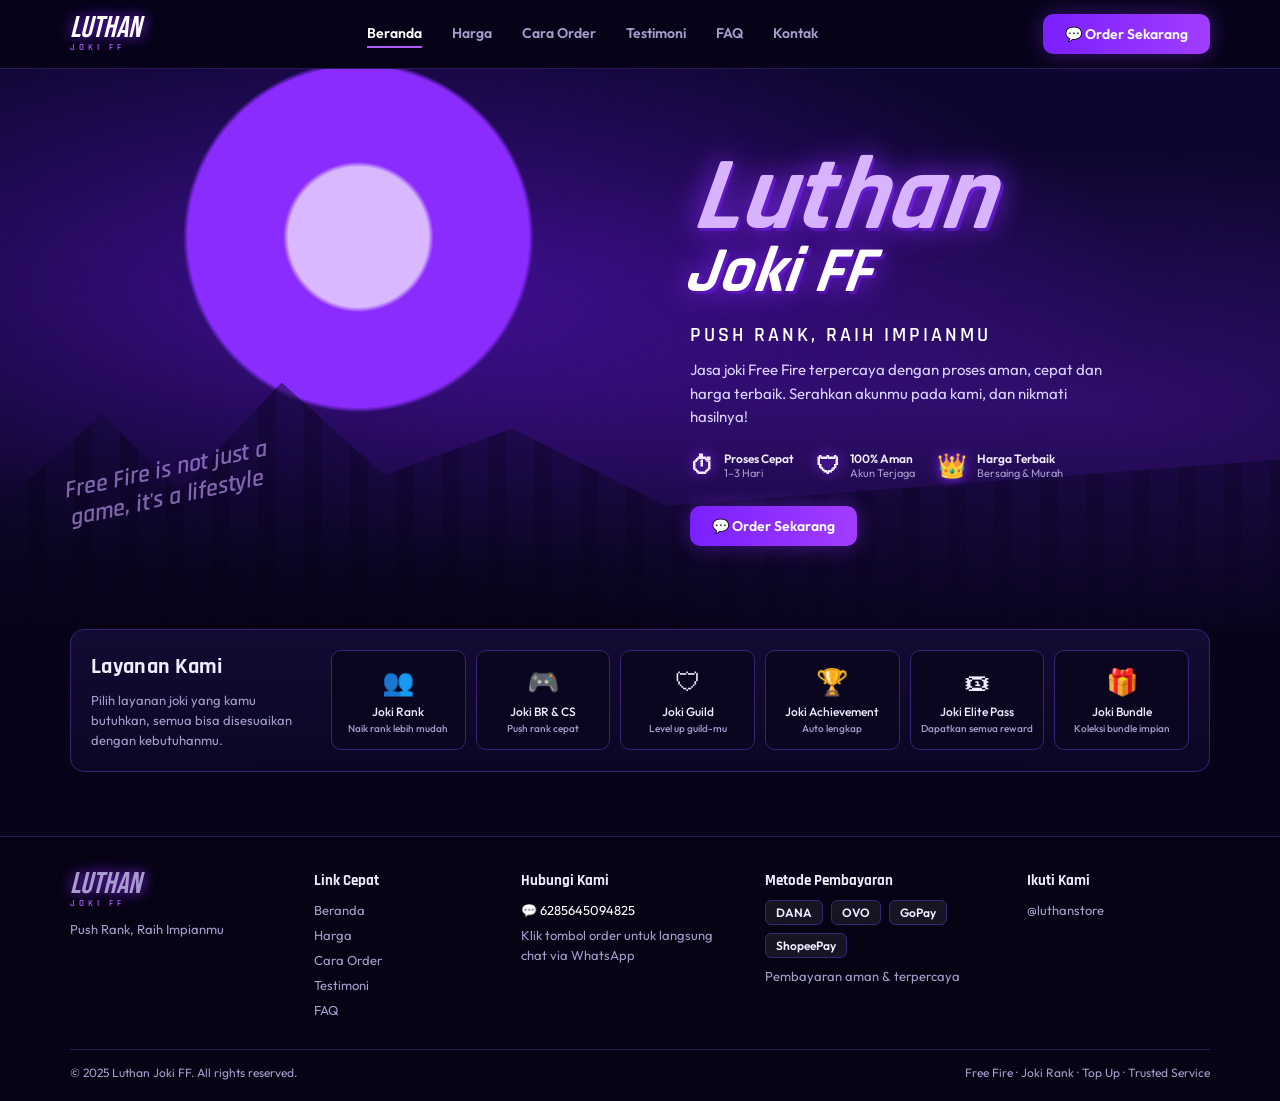
==== index.html @ 0e071584 "Update title in index.html for branding change" ====
<!DOCTYPE html>
<html lang="id">
<head>
<meta charset="UTF-8">
<meta name="viewport" content="width=device-width, initial-scale=1">
<title>LuthanStore Joki FF – Push Rank, Raih Impianmu</title>
<meta name="description" content="Jasa joki Free Fire terpercaya. Proses aman, cepat, harga terbaik.">
<link rel="preconnect" href="https://fonts.googleapis.com">
<link href="https://fonts.googleapis.com/css2?family=Rajdhani:wght@500;600;700&family=Outfit:wght@400;500;600&family=Bebas+Neue&display=swap" rel="stylesheet">
<link rel="stylesheet" href="style.css">
</head>
<body>
<header><div class="wrap"><nav>
 <a href="#beranda" class="logo">Luthan<small>JOKI FF</small></a>
 <div class="links" id="links">
  <a href="#beranda" class="on">Beranda</a><a href="#harga">Harga</a><a href="#order">Cara Order</a><a href="#testimoni">Testimoni</a><a href="#faq">FAQ</a><a href="#kontak">Kontak</a>
 </div>
 <a class="btn nav-cta wa" href="#">💬 Order Sekarang</a>
 <button class="burger" id="burger" aria-label="Buka menu">☰</button>
</nav></div></header>

<main>
<div class="page active" id="page-beranda">
<div class="hero">
 <div class="tag">Free Fire is not just a game, it's a lifestyle</div>
 <div class="wrap"><div class="hbox">
  <h1>Luthan<span>Joki FF</span></h1>
  <h2>PUSH RANK, RAIH IMPIANMU</h2>
  <p>Jasa joki Free Fire terpercaya dengan proses aman, cepat dan harga terbaik. Serahkan akunmu pada kami, dan nikmati hasilnya!</p>
  <div class="feat">
   <div><i>⏱</i><span>Proses Cepat<small>1–3 Hari</small></span></div>
   <div><i>🛡</i><span>100% Aman<small>Akun Terjaga</small></span></div>
   <div><i>👑</i><span>Harga Terbaik<small>Bersaing &amp; Murah</small></span></div>
  </div>
  <a class="btn wa" href="#">💬 Order Sekarang</a>
 </div></div>
</div>

<section style="padding-top:0"><div class="wrap">
 <div class="panel svc">
  <div><h3>Layanan Kami</h3><p>Pilih layanan joki yang kamu butuhkan, semua bisa disesuaikan dengan kebutuhanmu.</p></div>
  <div class="sg">
   <div><i>👥</i>Joki Rank<small>Naik rank lebih mudah</small></div>
   <div><i>🎮</i>Joki BR &amp; CS<small>Push rank cepat</small></div>
   <div><i>🛡</i>Joki Guild<small>Level up guild-mu</small></div>
   <div><i>🏆</i>Joki Achievement<small>Auto lengkap</small></div>
   <div><i>🎟</i>Joki Elite Pass<small>Dapatkan semua reward</small></div>
   <div><i>🎁</i>Joki Bundle<small>Koleksi bundle impian</small></div>
  </div>
 </div>
</div></section>

</div>

<div class="page" id="page-harga">
<section><div class="wrap">
 <h2 class="ttl">Daftar Harga Joki Free Fire</h2>
 <p class="sub">Harga bisa berubah sewaktu-waktu. Untuk pemesanan dan info lebih lanjut, langsung hubungi admin.</p>
 <div class="price" id="priceGrid"></div>
</div></section>

</div>

<div class="page" id="page-order">
<section><div class="wrap">
 <h2 class="ttl">Cara Order</h2><p class="sub">Empat langkah mudah, semuanya lewat WhatsApp.</p>
 <ol class="steps">
  <li>Pilih paket di halaman Harga, lalu klik "Order via WhatsApp".</li>
  <li>Kirim data akun yang diminta admin lewat chat.</li>
  <li>Lakukan pembayaran lewat DANA, OVO, GoPay, atau ShopeePay.</li>
  <li>Joki dikerjakan dan kamu menerima kabar progresnya sampai selesai.</li>
 </ol>
</div></section>
<section style="padding-top:0"><div class="wrap"><div class="row">
 <div class="panel card why" style="grid-column:1/-1;grid-template-columns:1.1fr 1fr">
  <div><h3>Kenapa Pilih Luthan Joki FF?</h3><p>Kami bukan sekadar jasa joki biasa. Kami hadir untuk membantu kamu mencapai rank impian dengan cara yang aman, cepat, dan terpercaya.</p><a class="btn wa" href="#" style="padding:8px 20px">Tentang Kami</a></div>
  <div class="stats">
   <div><i>👥</i><span><b>100+</b><small>Akun Selesai</small></span></div>
   <div><i>🛡</i><span><b>98%</b><small>Pelanggan Puas</small></span></div>
   <div><i>🕒</i><span><b>24/7</b><small>Fast Respon</small></span></div>
  </div>
 </div>
</div></div></section>

</div>

<div class="page" id="page-testimoni">
<section><div class="wrap"><div class="row" style="grid-template-columns:1.3fr 1fr">
 <div class="panel card">
  <div class="sl"><h3 style="margin:0">Testimoni Pelanggan</h3><div><button id="prev" aria-label="Sebelumnya">‹</button><button id="next" aria-label="Berikutnya">›</button></div></div>
  <div class="tm" id="tm"></div>
  <div class="dots" id="dots"></div>
 </div>
 <div class="panel card sec">
  <i>🛡</i>
  <div><h3>Keamanan Akun Kamu</h3><p>Kami sangat mengutamakan keamanan akunmu. Setiap akun akan dijaga dengan sistem yang aman dan tidak akan kami salahgunakan.</p>
  <ul class="ck" style="font-size:13px;gap:6px"><li>Tidak menggunakan cheat</li><li>Tidak mengubah data akun</li><li>Private &amp; aman 100%</li><li>Bisa ganti password setelah selesai</li></ul></div>
 </div>
</div></div></section>

</div>

<div class="page" id="page-faq">
<section><div class="wrap">
 <h2 class="ttl">FAQ</h2><p class="sub">Pertanyaan yang paling sering ditanyakan.</p>
 <details><summary>Bagaimana cara order?</summary><p>Klik tombol "Order via WhatsApp", pilih paket, kirim data akun lewat chat, lalu lakukan pembayaran. Joki langsung kami proses.</p></details>
 <details><summary>Apakah akun saya aman?</summary><p>Aman. Kami tidak memakai cheat dan tidak mengubah data akun. Kamu juga bisa ganti password setelah pesanan selesai.</p></details>
 <details><summary>Berapa lama prosesnya?</summary><p>Tergantung paket, mulai dari 1–2 hari sampai 2–4 hari. Estimasi tertera di tiap kartu harga.</p></details>
 <details><summary>Metode pembayaran apa yang tersedia?</summary><p>DANA, OVO, GoPay, dan ShopeePay.</p></details>
</div></section>
</div>

<div class="page" id="page-kontak">
<section><div class="wrap">
 <h2 class="ttl">Kontak</h2><p class="sub">Admin fast respon, siap membantu 24/7.</p>
 <div class="row" style="grid-template-columns:1fr 1fr">
  <div class="panel card"><h3>Hubungi Kami</h3><p>Klik tombol di bawah untuk chat langsung via WhatsApp.</p><a class="btn wa" href="#">💬 6285645094825</a></div>
  <div class="panel card"><h3>Metode Pembayaran</h3><div class="pay"><span>DANA</span><span>OVO</span><span>GoPay</span><span>ShopeePay</span></div><p style="margin-top:14px">Instagram: <a href="https://instagram.com/luthanstore" target="_blank" rel="noopener" style="color:var(--p2)">@luthanstore</a></p></div>
 </div>
</div></section>
</div>
</main>

<footer><div class="wrap">
 <div class="fg">
  <div><a href="#beranda" class="logo">Luthan<small>JOKI FF</small></a><p style="margin-top:10px">Push Rank, Raih Impianmu</p></div>
  <div><h4>Link Cepat</h4><a href="#beranda">Beranda</a><a href="#harga">Harga</a><a href="#order">Cara Order</a><a href="#testimoni">Testimoni</a><a href="#faq">FAQ</a></div>
  <div><h4>Hubungi Kami</h4><a class="wa" href="#" style="color:#fff">💬 6285645094825</a><p>Klik tombol order untuk langsung chat via WhatsApp</p></div>
  <div><h4>Metode Pembayaran</h4><div class="pay"><span>DANA</span><span>OVO</span><span>GoPay</span><span>ShopeePay</span></div><p style="margin-top:8px">Pembayaran aman &amp; terpercaya</p></div>
  <div><h4>Ikuti Kami</h4><a href="https://instagram.com/luthanstore" target="_blank" rel="noopener">@luthanstore</a></div>
 </div>
 <div class="cp"><span>© 2025 Luthan Joki FF. All rights reserved.</span><span>Free Fire · Joki Rank · Top Up · Trusted Service</span></div>
</div></footer>

<script src="data.js"></script>
<script src="main.js"></script>
</body>
</html>
---- style.css ----
:root{--bg:#07041a;--bg2:#0e0828;--card:#120a30;--line:#3a2377;--p:#8b2cff;--p2:#b25cff;--tx:#f1ecff;--mu:#a79ccc;--ok:#7c5cff}
*{box-sizing:border-box;margin:0;padding:0}
html{scroll-behavior:smooth;scroll-padding-top:80px}
body{background:var(--bg);color:var(--tx);font:400 15px/1.55 Outfit,system-ui,sans-serif;overflow-x:hidden}
a{color:inherit;text-decoration:none}
:focus-visible{outline:2px solid var(--p2);outline-offset:3px}
.wrap{max-width:1180px;margin:0 auto;padding:0 20px}
h1,h2,h3{font-family:Rajdhani,sans-serif;letter-spacing:.3px}
.logo{font-family:'Bebas Neue',sans-serif;font-size:30px;line-height:.9;font-style:italic;color:#fff;text-shadow:0 0 14px var(--p)}
.logo small{display:block;font:600 9px Rajdhani;letter-spacing:4px;color:var(--p2);text-shadow:none}
.btn{display:inline-flex;align-items:center;gap:8px;background:linear-gradient(90deg,#7a1fff,#a23dff);color:#fff;font:600 14px Outfit;padding:11px 22px;border-radius:10px;border:0;cursor:pointer;box-shadow:0 0 22px #8b2cff66;transition:transform .2s,box-shadow .2s}
.btn:hover{transform:translateY(-2px);box-shadow:0 0 34px #8b2cffaa}
.btn.o{background:transparent;border:1px solid var(--p);box-shadow:none;width:100%;justify-content:center;padding:9px}
.btn.o:hover{background:#8b2cff33}
/* nav */
header{position:sticky;top:0;z-index:50;background:#07041acc;backdrop-filter:blur(12px);border-bottom:1px solid #2a1a5a}
nav{display:flex;align-items:center;justify-content:space-between;height:68px}
.links{display:flex;gap:30px;font:600 14px Outfit}
.links a{color:var(--mu);padding:4px 0;border-bottom:2px solid transparent}
.links a:hover,.links a.on{color:#fff;border-color:var(--p2)}
.burger{display:none;background:none;border:0;color:#fff;font-size:26px;cursor:pointer}
/* hero */
.hero{position:relative;overflow:hidden;min-height:560px;display:flex;align-items:center;background:
 radial-gradient(circle at 28% 30%,#d9b8ff 0 7%,#8b2cff 7.5% 17%,transparent 17.5%),
 radial-gradient(ellipse at 30% 40%,#5a14c9aa,transparent 60%),
 radial-gradient(ellipse at 85% 60%,#7a1fff55,transparent 55%),linear-gradient(180deg,#0e0630,var(--bg))}
.hero::before{content:"";position:absolute;inset:auto 0 0 0;height:55%;background:linear-gradient(180deg,transparent,var(--bg)),repeating-linear-gradient(90deg,#1a0d45 0 28px,#0d0626 28px 46px);opacity:.55;clip-path:polygon(0 60%,8% 30%,14% 55%,22% 20%,30% 50%,40% 35%,52% 60%,100% 45%,100% 100%,0 100%)}
.tag{position:absolute;left:5%;bottom:22%;transform:rotate(-12deg);font:italic 600 24px Rajdhani;color:#c9a5ff99;max-width:260px;line-height:1.15}
.hero .wrap{position:relative;display:flex;justify-content:flex-end;width:100%}
.hbox{width:min(520px,100%);padding:50px 0}
.hbox h1{font:italic 700 clamp(60px,9vw,104px)/.88 Rajdhani;color:#d8b4ff;text-shadow:0 0 30px var(--p),3px 3px 0 #4a12a8;transform:skew(-6deg)}
.hbox h1 span{display:block;font-size:.62em;color:#fff}
.hbox h2{font:600 20px Rajdhani;letter-spacing:3px;margin:22px 0 10px;color:#fff}
.hbox p{color:#dcd2ff;max-width:420px;margin-bottom:22px}
.feat{display:flex;gap:22px;margin-bottom:26px;flex-wrap:wrap}
.feat div{display:flex;gap:10px;align-items:center;font:600 12px Outfit}
.feat i{font-style:normal;font-size:24px;filter:drop-shadow(0 0 6px var(--p))}
.feat small{display:block;color:var(--mu);font-weight:400;font-size:11px}
/* sections */
section{padding:44px 0}
.panel{background:linear-gradient(180deg,#130b33,#0b0624);border:1px solid var(--line);border-radius:14px}
.svc{display:grid;grid-template-columns:220px 1fr;gap:20px;align-items:center;padding:20px}
.svc h3{font-size:22px}.svc p{color:var(--mu);font-size:13px;margin-top:6px}
.sg{display:grid;grid-template-columns:repeat(6,1fr);gap:10px}
.sg div{border:1px solid var(--line);border-radius:10px;padding:14px 6px;text-align:center;font:500 12px Outfit;background:#0a0620;transition:border-color .2s}
.sg div:hover{border-color:var(--p2)}
.sg i{display:block;font-style:normal;font-size:26px;margin-bottom:6px}
.sg small{display:block;color:var(--mu);font-size:10px;margin-top:3px}
.ttl{font:700 30px Rajdhani;margin-bottom:6px}
.sub{color:var(--mu);font-size:13px;margin-bottom:22px}
.price{display:grid;grid-template-columns:repeat(4,1fr) 1.1fr;gap:16px;align-items:stretch}
.pc{padding:18px 14px;text-align:center;border:1px solid var(--line);border-radius:12px;background:var(--card)}
.pc h3{font-size:18px;margin-bottom:14px}
.rk{display:flex;justify-content:center;align-items:center;gap:10px;margin-bottom:14px}
.rk b{width:46px;height:50px;display:grid;place-items:center;font:700 13px Rajdhani;clip-path:polygon(50% 0,100% 25%,100% 75%,50% 100%,0 75%,0 25%)}
.rk em{color:var(--mu);font-style:normal}
.amt{font:700 26px Rajdhani;color:var(--p2);text-shadow:0 0 14px #8b2cff88}
.pc small{display:block;color:var(--mu);margin:2px 0 14px;font-size:12px}
.pick{padding:8px 4px}
.pick h3{font:italic 700 28px/1.05 Rajdhani;color:#fff;margin-bottom:16px;border-bottom:2px solid var(--p);padding-bottom:10px;transform:skew(-6deg)}
ul.ck{list-style:none;display:grid;gap:10px;font-size:14px}
ul.ck li::before{content:"✔";display:inline-grid;place-items:center;width:20px;height:20px;border-radius:50%;background:var(--ok);font-size:11px;margin-right:10px}
.row{display:grid;grid-template-columns:1fr 1.2fr 1fr;gap:16px}
.card{padding:22px}
.card h3{font-size:21px;margin-bottom:10px}
.card>p{color:#cfc5f5;font-size:13px;margin-bottom:14px}
.stats{display:grid;gap:16px;margin-top:6px}
.stats div{display:flex;gap:12px;align-items:center}
.stats b{font:700 22px Rajdhani;display:block;line-height:1}
.stats small{color:var(--mu);font-size:11px}
.stats i{font-style:normal;font-size:28px}
.why{display:grid;grid-template-columns:1.2fr 1fr;gap:12px}
.sl{display:flex;justify-content:space-between;align-items:center;margin-bottom:12px}
.sl button{background:none;border:1px solid var(--line);color:#fff;width:30px;height:30px;border-radius:50%;cursor:pointer;margin-left:6px}
.sl button:hover{border-color:var(--p2)}
.tm{display:grid;grid-template-columns:1fr 1fr;gap:12px}
.t{border:1px solid var(--line);border-radius:10px;padding:14px;background:#0a0620;font-size:12.5px}
.t .u{display:flex;gap:10px;align-items:center;margin-bottom:8px}
.av{width:34px;height:34px;border-radius:50%;background:linear-gradient(135deg,#8b2cff,#e0b3ff);display:grid;place-items:center;font:700 14px Rajdhani}
.t strong{display:block;font-size:13px}.st{color:#ffc933;font-size:11px;letter-spacing:2px}
.bd{display:inline-block;margin-top:8px;background:#6a1fe0;border-radius:4px;padding:1px 8px;font-size:10px}
.dots{text-align:center;margin-top:12px}.dots span{display:inline-block;width:6px;height:6px;border-radius:50%;background:#4b3a8c;margin:0 3px}.dots .on{background:var(--p2)}
.sec{display:flex;gap:16px}.sec i{font-style:normal;font-size:44px}
/* faq */
details{border:1px solid var(--line);border-radius:10px;padding:14px 18px;background:var(--card);margin-bottom:10px}
summary{cursor:pointer;font:600 16px Rajdhani;list-style:none;display:flex;justify-content:space-between}
summary::after{content:"+";color:var(--p2);font-size:20px}details[open] summary::after{content:"–"}
details p{color:var(--mu);margin-top:10px;font-size:14px}
/* footer */
footer{border-top:1px solid #2a1a5a;background:#05031299;padding:34px 0 18px;margin-top:20px}
.fg{display:grid;grid-template-columns:1.2fr 1fr 1.2fr 1.3fr 1fr;gap:24px;font-size:13px}
.fg h4{font:700 15px Rajdhani;margin-bottom:10px}
.fg a,.fg p{display:block;color:var(--mu);margin-bottom:5px}.fg a:hover{color:#fff}
.pay{display:flex;gap:8px;flex-wrap:wrap}.pay span{background:#fff1;border:1px solid var(--line);border-radius:6px;padding:4px 10px;font:600 12px Outfit}
.cp{display:flex;justify-content:space-between;flex-wrap:wrap;gap:8px;margin-top:24px;padding-top:14px;border-top:1px solid #2a1a5a;color:var(--mu);font-size:12px}
@media(max-width:980px){
 .links{display:none;position:absolute;top:68px;left:0;right:0;flex-direction:column;background:#0a0622;padding:16px 20px;gap:14px;border-bottom:1px solid var(--line)}
 .links.open{display:flex}.burger{display:block}.nav-cta{display:none}
 .hero{min-height:0;padding-top:200px}.hero .wrap{justify-content:flex-start}.tag{display:none}
 .svc{grid-template-columns:1fr}.sg{grid-template-columns:repeat(3,1fr)}
 .price{grid-template-columns:1fr 1fr}.pick{grid-column:1/-1}
 .row,.why,.tm{grid-template-columns:1fr}
 .fg{grid-template-columns:1fr 1fr}
}
@media(max-width:520px){.price{grid-template-columns:1fr}.fg{grid-template-columns:1fr}}
@media(prefers-reduced-motion:reduce){*{transition:none!important;scroll-behavior:auto!important}}

/* halaman */
.page{display:none;min-height:60vh}.page.active{display:block}
.steps{list-style:none;display:grid;gap:12px;counter-reset:s}
.steps li{counter-increment:s;display:flex;gap:14px;align-items:center;padding:14px 16px;border:1px solid var(--line);border-radius:10px;background:var(--card)}
.steps li::before{content:counter(s);flex:none;width:30px;height:30px;border-radius:50%;background:var(--ok);display:grid;place-items:center;font:700 15px Rajdhani}
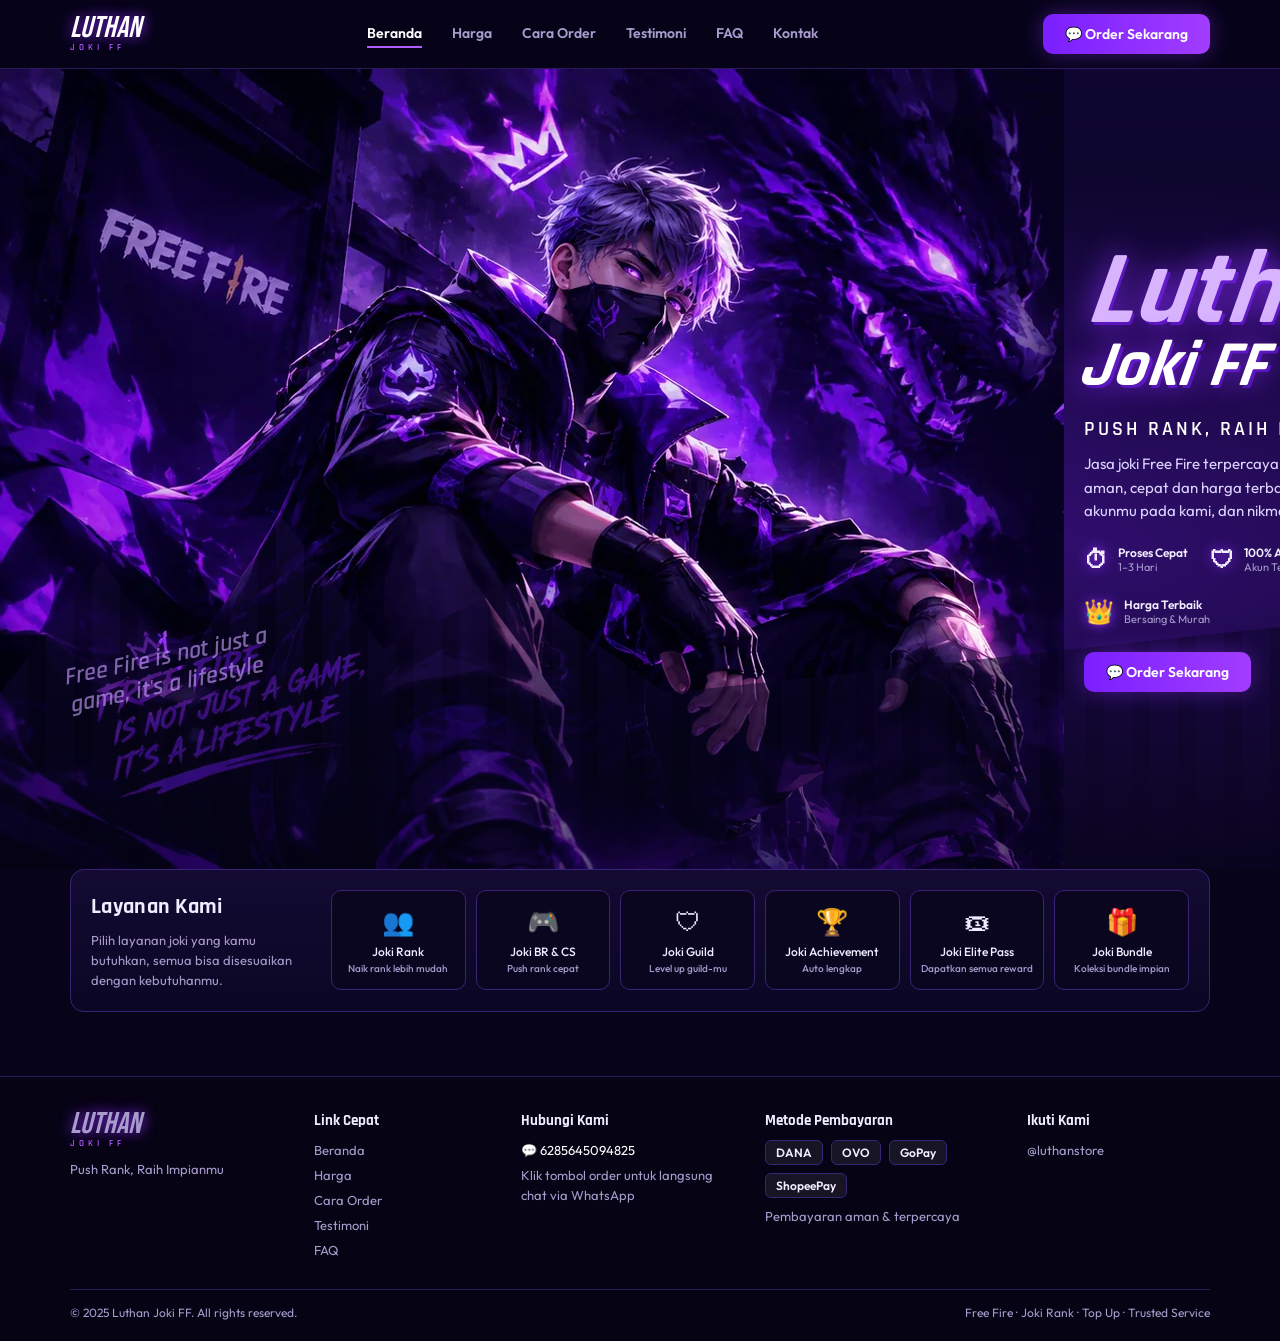
==== commit 9d09fc37: "Add hero image for Luthan Joki FF" ====
--- a/index.html
+++ b/index.html
@@ -22,6 +22,7 @@
 <main>
 <div class="page active" id="page-beranda">
 <div class="hero">
+    <img class="char" src="hero-karakter.webp" alt="Karakter Luthan Joki FF">
  <div class="tag">Free Fire is not just a game, it's a lifestyle</div>
  <div class="wrap"><div class="hbox">
   <h1>Luthan<span>Joki FF</span></h1>
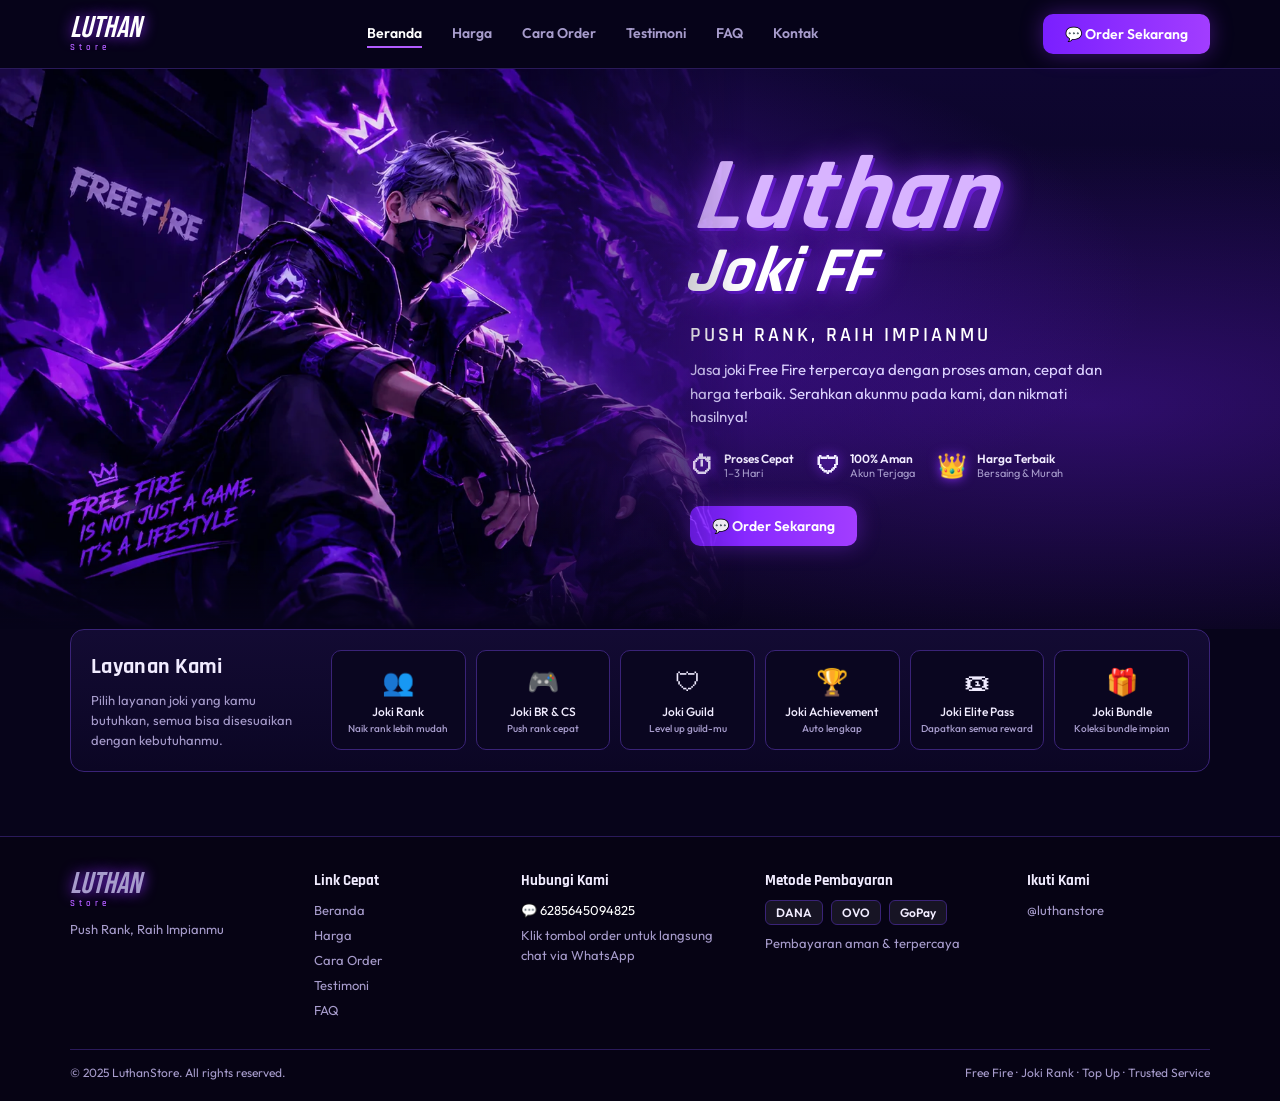
==== commit c3df1875: "Update branding from 'Luthan JOKI FF' to 'LuthanStore'" ====
--- a/index.html
+++ b/index.html
@@ -11,7 +11,7 @@
 </head>
 <body>
 <header><div class="wrap"><nav>
- <a href="#beranda" class="logo">Luthan<small>JOKI FF</small></a>
+ <a href="#beranda" class="logo">Luthan<small>Store</small></a>
  <div class="links" id="links">
   <a href="#beranda" class="on">Beranda</a><a href="#harga">Harga</a><a href="#order">Cara Order</a><a href="#testimoni">Testimoni</a><a href="#faq">FAQ</a><a href="#kontak">Kontak</a>
  </div>
@@ -22,7 +22,7 @@
 <main>
 <div class="page active" id="page-beranda">
 <div class="hero">
-    <img class="char" src="hero-karakter.webp" alt="Karakter Luthan Joki FF">
+    <img class="char" src="hero-karakter.webp" alt="Karakter LuthanStore">
  <div class="tag">Free Fire is not just a game, it's a lifestyle</div>
  <div class="wrap"><div class="hbox">
   <h1>Luthan<span>Joki FF</span></h1>
@@ -68,13 +68,13 @@
  <ol class="steps">
   <li>Pilih paket di halaman Harga, lalu klik "Order via WhatsApp".</li>
   <li>Kirim data akun yang diminta admin lewat chat.</li>
-  <li>Lakukan pembayaran lewat DANA, OVO, GoPay, atau ShopeePay.</li>
+  <li>Lakukan pembayaran lewat DANA, OVO, GoPay.</li>
   <li>Joki dikerjakan dan kamu menerima kabar progresnya sampai selesai.</li>
  </ol>
 </div></section>
 <section style="padding-top:0"><div class="wrap"><div class="row">
  <div class="panel card why" style="grid-column:1/-1;grid-template-columns:1.1fr 1fr">
-  <div><h3>Kenapa Pilih Luthan Joki FF?</h3><p>Kami bukan sekadar jasa joki biasa. Kami hadir untuk membantu kamu mencapai rank impian dengan cara yang aman, cepat, dan terpercaya.</p><a class="btn wa" href="#" style="padding:8px 20px">Tentang Kami</a></div>
+  <div><h3>Kenapa Pilih LuthanStore?</h3><p>Kami bukan sekadar jasa joki biasa. Kami hadir untuk membantu kamu mencapai rank impian dengan cara yang aman, cepat, dan terpercaya.</p><a class="btn wa" href="#" style="padding:8px 20px">Tentang Kami</a></div>
   <div class="stats">
    <div><i>👥</i><span><b>100+</b><small>Akun Selesai</small></span></div>
    <div><i>🛡</i><span><b>98%</b><small>Pelanggan Puas</small></span></div>
@@ -107,7 +107,7 @@
  <details><summary>Bagaimana cara order?</summary><p>Klik tombol "Order via WhatsApp", pilih paket, kirim data akun lewat chat, lalu lakukan pembayaran. Joki langsung kami proses.</p></details>
  <details><summary>Apakah akun saya aman?</summary><p>Aman. Kami tidak memakai cheat dan tidak mengubah data akun. Kamu juga bisa ganti password setelah pesanan selesai.</p></details>
  <details><summary>Berapa lama prosesnya?</summary><p>Tergantung paket, mulai dari 1–2 hari sampai 2–4 hari. Estimasi tertera di tiap kartu harga.</p></details>
- <details><summary>Metode pembayaran apa yang tersedia?</summary><p>DANA, OVO, GoPay, dan ShopeePay.</p></details>
+ <details><summary>Metode pembayaran apa yang tersedia?</summary><p>DANA, OVO, GoPay.</p></details>
 </div></section>
 </div>
 
@@ -116,7 +116,7 @@
  <h2 class="ttl">Kontak</h2><p class="sub">Admin fast respon, siap membantu 24/7.</p>
  <div class="row" style="grid-template-columns:1fr 1fr">
   <div class="panel card"><h3>Hubungi Kami</h3><p>Klik tombol di bawah untuk chat langsung via WhatsApp.</p><a class="btn wa" href="#">💬 6285645094825</a></div>
-  <div class="panel card"><h3>Metode Pembayaran</h3><div class="pay"><span>DANA</span><span>OVO</span><span>GoPay</span><span>ShopeePay</span></div><p style="margin-top:14px">Instagram: <a href="https://instagram.com/luthanstore" target="_blank" rel="noopener" style="color:var(--p2)">@luthanstore</a></p></div>
+  <div class="panel card"><h3>Metode Pembayaran</h3><div class="pay"><span>DANA</span><span>OVO</span><span>GoPay</span></div><p style="margin-top:14px">Instagram: <a href="https://instagram.com/luthanstore" target="_blank" rel="noopener" style="color:var(--p2)">@luthanstore</a></p></div>
  </div>
 </div></section>
 </div>
@@ -124,13 +124,13 @@
 
 <footer><div class="wrap">
  <div class="fg">
-  <div><a href="#beranda" class="logo">Luthan<small>JOKI FF</small></a><p style="margin-top:10px">Push Rank, Raih Impianmu</p></div>
+  <div><a href="#beranda" class="logo">Luthan<small>Store</small></a><p style="margin-top:10px">Push Rank, Raih Impianmu</p></div>
   <div><h4>Link Cepat</h4><a href="#beranda">Beranda</a><a href="#harga">Harga</a><a href="#order">Cara Order</a><a href="#testimoni">Testimoni</a><a href="#faq">FAQ</a></div>
   <div><h4>Hubungi Kami</h4><a class="wa" href="#" style="color:#fff">💬 6285645094825</a><p>Klik tombol order untuk langsung chat via WhatsApp</p></div>
-  <div><h4>Metode Pembayaran</h4><div class="pay"><span>DANA</span><span>OVO</span><span>GoPay</span><span>ShopeePay</span></div><p style="margin-top:8px">Pembayaran aman &amp; terpercaya</p></div>
+  <div><h4>Metode Pembayaran</h4><div class="pay"><span>DANA</span><span>OVO</span><span>GoPay</span></div><p style="margin-top:8px">Pembayaran aman &amp; terpercaya</p></div>
   <div><h4>Ikuti Kami</h4><a href="https://instagram.com/luthanstore" target="_blank" rel="noopener">@luthanstore</a></div>
  </div>
- <div class="cp"><span>© 2025 Luthan Joki FF. All rights reserved.</span><span>Free Fire · Joki Rank · Top Up · Trusted Service</span></div>
+ <div class="cp"><span>© 2025 LuthanStore. All rights reserved.</span><span>Free Fire · Joki Rank · Top Up · Trusted Service</span></div>
 </div></footer>
 
 <script src="data.js"></script>
--- a/style.css
+++ b/style.css
@@ -110,3 +110,17 @@
 .steps{list-style:none;display:grid;gap:12px;counter-reset:s}
 .steps li{counter-increment:s;display:flex;gap:14px;align-items:center;padding:14px 16px;border:1px solid var(--line);border-radius:10px;background:var(--card)}
 .steps li::before{content:counter(s);flex:none;width:30px;height:30px;border-radius:50%;background:var(--ok);display:grid;place-items:center;font:700 15px Rajdhani}
+/* karakter hero */
+.hero{background:radial-gradient(ellipse at 30% 40%,#5a14c9aa,transparent 60%),radial-gradient(ellipse at 85% 60%,#7a1fff55,transparent 55%),linear-gradient(180deg,#0e0630,var(--bg))}
+.hero::before{display:none}
+.char{position:absolute;left:0;bottom:0;height:100%;width:auto;z-index:1;pointer-events:none;
+ -webkit-mask-image:linear-gradient(90deg,#000 62%,transparent),linear-gradient(0deg,transparent,#000 14%);
+ -webkit-mask-composite:source-in;
+ mask-image:linear-gradient(90deg,#000 62%,transparent),linear-gradient(0deg,transparent,#000 14%);
+ mask-composite:intersect}
+.tag{display:none}
+@media(max-width:980px){
+ .hero{padding-top:240px}
+ .char{left:0;top:0;bottom:auto;width:100%;height:240px;object-fit:cover;object-position:35% 25%;
+  -webkit-mask-image:linear-gradient(0deg,transparent,#000 35%);mask-image:linear-gradient(0deg,transparent,#000 35%)}
+}
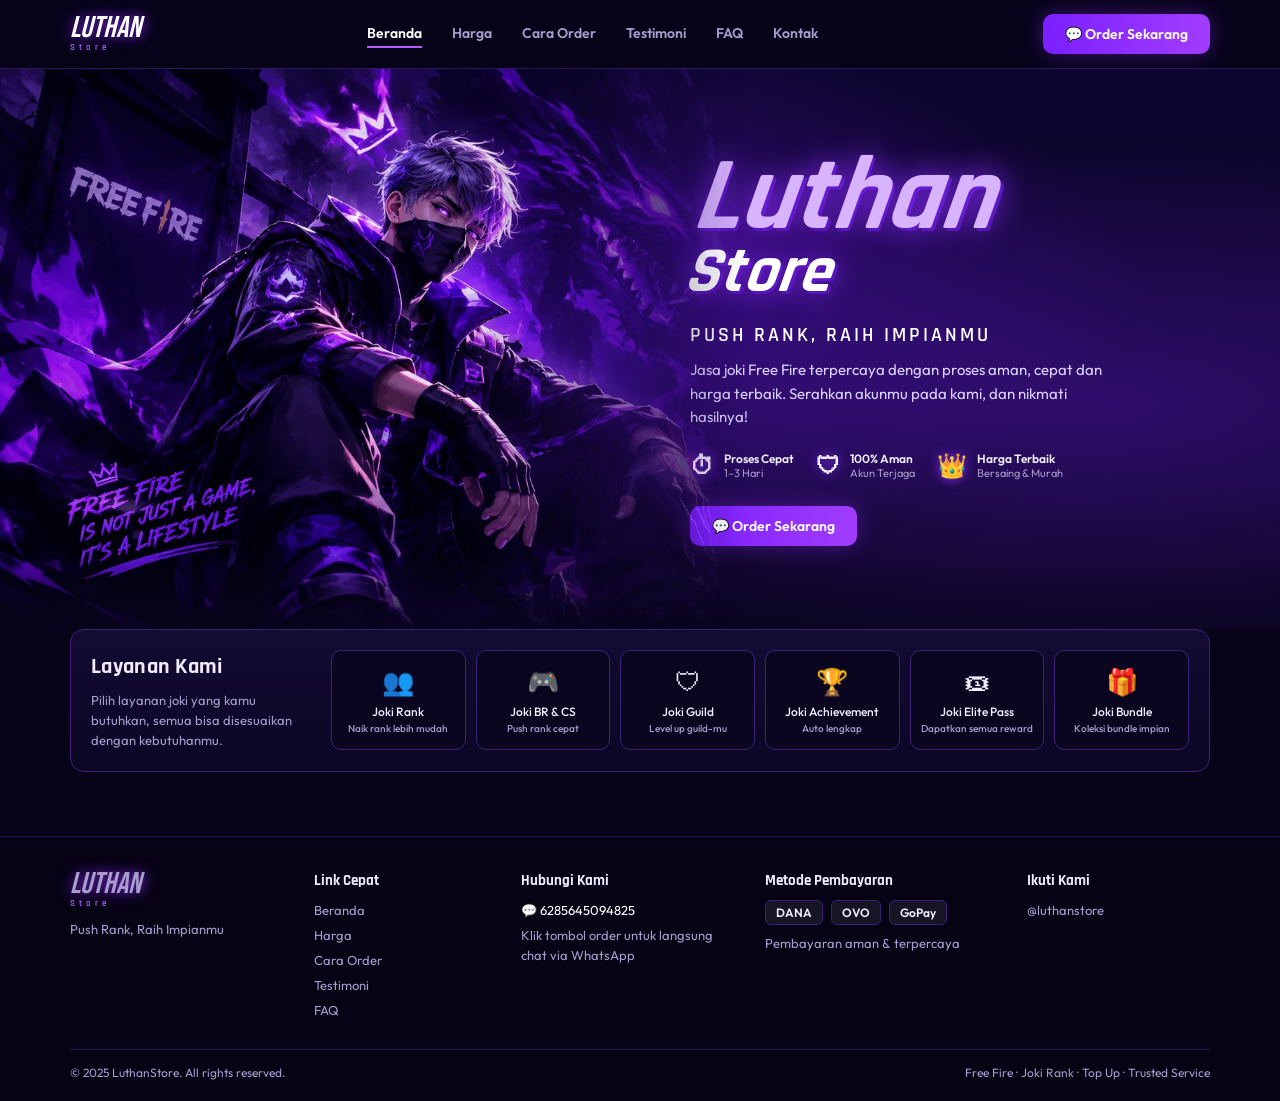
==== commit 737bc01c: "Update header from 'Joki FF' to 'Store'" ====
--- a/index.html
+++ b/index.html
@@ -25,7 +25,7 @@
     <img class="char" src="hero-karakter.webp" alt="Karakter LuthanStore">
  <div class="tag">Free Fire is not just a game, it's a lifestyle</div>
  <div class="wrap"><div class="hbox">
-  <h1>Luthan<span>Joki FF</span></h1>
+  <h1>Luthan<span>Store</span></h1>
   <h2>PUSH RANK, RAIH IMPIANMU</h2>
   <p>Jasa joki Free Fire terpercaya dengan proses aman, cepat dan harga terbaik. Serahkan akunmu pada kami, dan nikmati hasilnya!</p>
   <div class="feat">
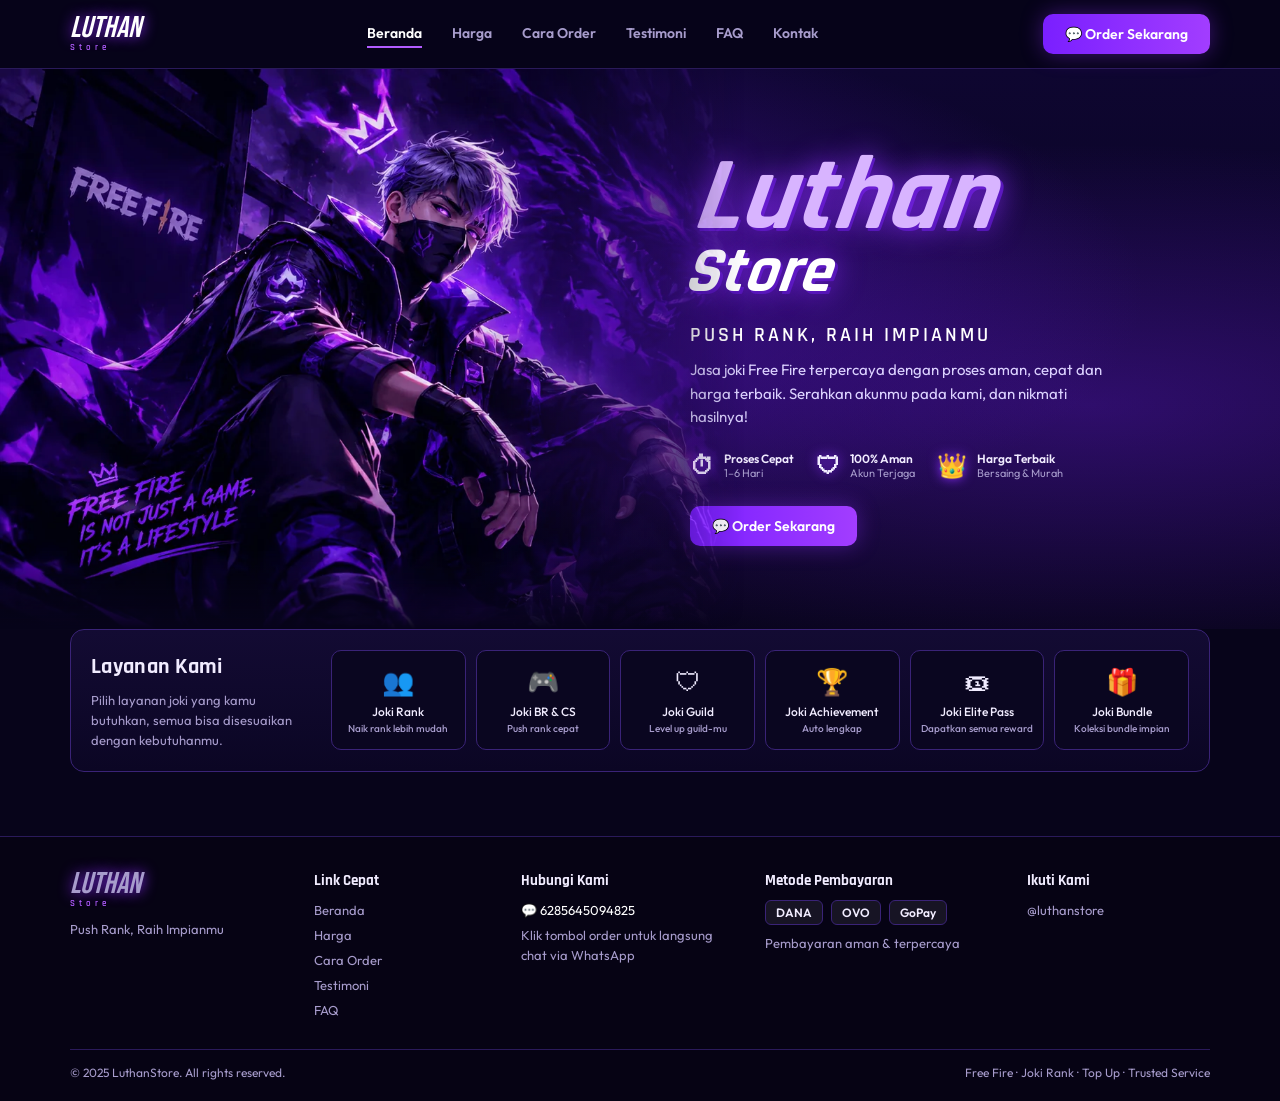
==== commit 98969775: "Update processing time from 1–3 to 1–6 days" ====
--- a/index.html
+++ b/index.html
@@ -3,7 +3,7 @@
 <head>
 <meta charset="UTF-8">
 <meta name="viewport" content="width=device-width, initial-scale=1">
-<title>LuthanStore Joki FF – Push Rank, Raih Impianmu</title>
+<title>Luthan Store – Push Rank, Raih Impianmu</title>
 <meta name="description" content="Jasa joki Free Fire terpercaya. Proses aman, cepat, harga terbaik.">
 <link rel="preconnect" href="https://fonts.googleapis.com">
 <link href="https://fonts.googleapis.com/css2?family=Rajdhani:wght@500;600;700&family=Outfit:wght@400;500;600&family=Bebas+Neue&display=swap" rel="stylesheet">
@@ -29,7 +29,7 @@
   <h2>PUSH RANK, RAIH IMPIANMU</h2>
   <p>Jasa joki Free Fire terpercaya dengan proses aman, cepat dan harga terbaik. Serahkan akunmu pada kami, dan nikmati hasilnya!</p>
   <div class="feat">
-   <div><i>⏱</i><span>Proses Cepat<small>1–3 Hari</small></span></div>
+   <div><i>⏱</i><span>Proses Cepat<small>1–6 Hari</small></span></div>
    <div><i>🛡</i><span>100% Aman<small>Akun Terjaga</small></span></div>
    <div><i>👑</i><span>Harga Terbaik<small>Bersaing &amp; Murah</small></span></div>
   </div>
